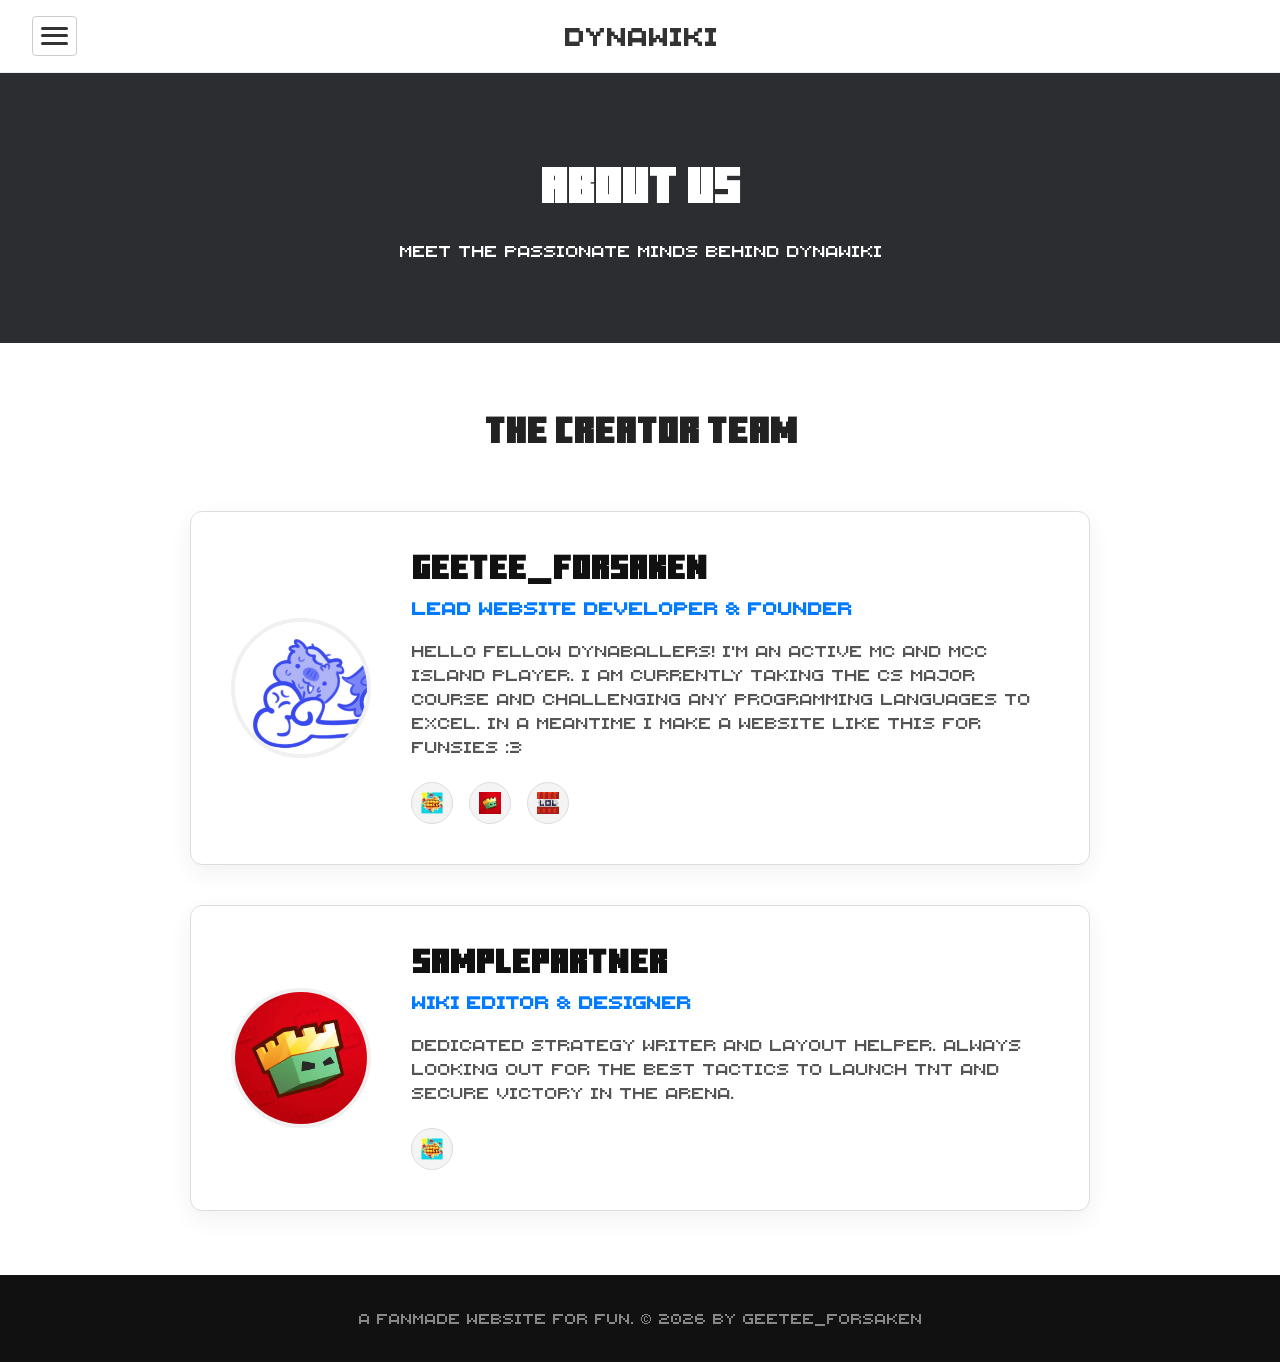
==== about-us.html @ c5e7738d "fixed web structure" ====
<!DOCTYPE html>
<html lang="en">
<head>
    <meta charset="UTF-8">
    <meta name="viewport" content="width=device-width, initial-scale=1.0">
    <title>About Us - Dynawiki</title>
    
    <!-- Link to the shared stylesheet -->
    <link rel="stylesheet" href="style.css">
    
    <style>
        /* --- Page Hero Header --- */
        .hero {
            height: 30vh;
            min-height: 200px;
            background-color: #2b2d31;
            display: flex;
            flex-direction: column;
            justify-content: center;
            align-items: center;
            text-align: center;
            padding: 2rem;
            color: #fff;
        }

        .hero h1 {
            font-size: 3rem;
            margin-bottom: 0.5rem;
        }

        /* --- Content Section --- */
        .content-section {
            padding: 4rem 10%;
        }

        .section-title {
            text-align: center;
            font-size: 2.2rem;
            margin-bottom: 3rem;
            color: #222;
        }

        /* --- Creators Grid Layout --- */
        .creators-grid {
            display: flex;
            flex-direction: column;
            gap: 2.5rem;
            max-width: 900px;
            margin: 0 auto;
        }

        /* --- Unique Creator Box Component --- */
        .creator-box {
            background-color: #ffffff;
            border: 1px solid #ddd;
            border-radius: 12px;
            padding: 2.5rem;
            display: flex;
            align-items: center;
            gap: 2.5rem;
            box-shadow: 0 8px 24px rgba(0, 0, 0, 0.06);
            transition: transform 0.2s ease, box-shadow 0.2s ease;
        }

        .creator-box:hover {
            transform: translateY(-3px);
            box-shadow: 0 12px 28px rgba(0, 0, 0, 0.1);
        }

        /* --- Circle Shaped Profile Picture --- */
        .creator-pfp {
            width: 140px;
            height: 140px;
            border-radius: 50%;
            object-fit: cover;
            background-color: #eee;
            border: 4px solid #f0f0f0;
            flex-shrink: 0;
        }

        /* --- Details & Mini Section Container --- */
        .creator-info {
            flex: 1;
            display: flex;
            flex-direction: column;
        }

        .creator-name {
            font-size: 2rem;
            color: #111;
            margin-bottom: 0.2rem;
            line-height: 1.2;
        }

        .creator-role {
            font-size: 1.1rem;
            color: #007bff;
            margin-bottom: 1rem;
            font-weight: bold;
        }

        .creator-biodata {
            font-size: 1rem;
            color: #555;
            line-height: 1.5;
            margin-bottom: 1.5rem;
        }

        /* --- Mini Section: Social Media List --- */
        .social-links-list {
            display: flex;
            list-style: none;
            gap: 1rem;
            padding: 0;
            margin: 0;
            flex-wrap: wrap;
        }

        .social-item {
            display: inline-flex;
        }

        .social-icon-link {
            display: flex;
            align-items: center;
            justify-content: center;
            width: 42px;
            height: 42px;
            border-radius: 50%;
            background-color: #f4f4f4;
            border: 1px solid #ddd;
            transition: background-color 0.2s ease, transform 0.2s ease, border-color 0.2s ease;
        }

        .social-icon-link:hover {
            background-color: #e2e2e2;
            transform: translateY(-2px);
            border-color: #bbb;
        }

        .social-icon {
            width: 22px;
            height: 22px;
            object-fit: contain;
        }

        /* --- Responsive Design --- */
        @media (max-width: 768px) {
            .content-section {
                padding: 3rem 5%;
            }
            .creator-box {
                flex-direction: column;
                text-align: center;
                padding: 2rem 1.5rem;
                gap: 1.5rem;
            }
            .creator-info {
                align-items: center;
            }
            .social-links-list {
                justify-content: center;
            }
        }
    </style>
</head>
<body>

    <!-- Overlay for blur effect -->
    <div class="page-overlay" id="page-overlay"></div>

    <!-- Navigation Bar -->
    <nav class="navbar minecraft-five">
        <button class="hamburger-btn" id="menu-toggle" aria-label="Toggle navigation">
            <span></span>
            <span></span>
            <span></span>
        </button>
        <h2>Dynawiki</h2>
        <div class="spacer"></div>
    </nav>

    <!-- Dropdown Menu -->
    <div class="dropdown-menu minecraft-five" id="dropdown-menu">
        <a href="index.html">Home</a>
        <a href="community.html">Community</a>
        <a href="statistics.html">Statistics</a>
        <a href="about-us.html">About Us</a>
        <a href="https://mccisland.net" target="_blank">MCC Island</a>
    </div>

    <!-- Header Section -->
    <header class="hero minecraft-ten">
        <h1>About Us</h1>
        <p class="minecraft-five">Meet the passionate minds behind Dynawiki</p>
    </header>

    <!-- Content Section: Creators Grid -->
    <section class="content-section bg-white minecraft-ten">
        <h2 class="section-title">The Creator Team</h2>
        
        <div class="creators-grid">

            <!-- ========================================================== -->
            <!--   COPY & PASTE THE BLOCK BELOW TO ADD MORE CREATORS         -->
            <!-- ========================================================== -->
            
            <!-- CREATOR BOX START -->
            <div class="creator-box">
                <!-- Left: Circle Shaped PFP -->
                <img src="resources/image/pfp/geetee-forsaken.png" alt="GeeTee_forSaken PFP" class="creator-pfp">
                
                <!-- Right: Information & Socials -->
                <div class="creator-info">
                    <h1 class="creator-name minecraft-ten">GeeTee_forSaken</h1>
                    <h4 class="creator-role minecraft-five">Lead Website Developer & Founder</h4>
                    <p class="creator-biodata minecraft-five">Hello fellow Dynaballers! I'm an active MC and MCC Island player. I am currently taking the CS Major course and challenging any programming languages to excel. In a meantime i make a website like this for funsies :3</p>
                    
                    <!-- Mini Section: Social Media List with Circled Icons -->
                    <ul class="social-links-list">
                        <li class="social-item">
                            <a href="https://discord.gg/Gg2QyQRu3Q" target="_blank" class="social-icon-link" aria-label="Discord">
                                <img src="resources/image/discord-icon1.png" alt="Discord" class="social-icon">
                            </a>
                        </li>
                        <li class="social-item">
                            <a href="https://twitter.com" target="_blank" class="social-icon-link" aria-label="Twitter">
                                <img src="resources/image/discord-icon2.png" alt="Twitter" class="social-icon">
                            </a>
                        </li>
                        <li class="social-item">
                            <a href="https://github.com" target="_blank" class="social-icon-link" aria-label="GitHub">
                                <img src="resources/image/tnt.png" alt="GitHub" class="social-icon">
                            </a>
                        </li>
                    </ul>
                </div>
            </div>
            <!-- CREATOR BOX END -->

            <!-- CREATOR BOX START (Duplicate example to show flexibility) -->
            <div class="creator-box">
                <!-- Left: Circle Shaped PFP -->
                <img src="resources/image/discord-icon2.png" alt="CoCreator PFP" class="creator-pfp">
                
                <!-- Right: Information & Socials -->
                <div class="creator-info">
                    <h1 class="creator-name minecraft-ten">SamplePartner</h1>
                    <h4 class="creator-role minecraft-five">Wiki Editor & Designer</h4>
                    <p class="creator-biodata minecraft-five">Dedicated strategy writer and layout helper. Always looking out for the best tactics to launch TNT and secure victory in the arena.</p>
                    
                    <!-- Mini Section: Social Media List with Circled Icons -->
                    <ul class="social-links-list">
                        <li class="social-item">
                            <a href="https://discord.gg" target="_blank" class="social-icon-link" aria-label="Discord">
                                <img src="resources/image/discord-icon1.png" alt="Discord" class="social-icon">
                            </a>
                        </li>
                    </ul>
                </div>
            </div>
            <!-- CREATOR BOX END -->

            <!-- ADD NEW CREATOR BOXES HERE -->

        </div>
    </section>

    <!-- Footer -->
    <footer class="footer minecraft-five">
        <p>A fanmade website for fun. &copy; 2026 by GeeTee_forSaken</p>
    </footer>

    <!-- Dropdown Script -->
    <script>
        const menuToggle = document.getElementById('menu-toggle');
        const dropdownMenu = document.getElementById('dropdown-menu');
        const pageOverlay = document.getElementById('page-overlay');

        function toggleMenu() {
            dropdownMenu.classList.toggle('active');
            pageOverlay.classList.toggle('active');
        }

        menuToggle.addEventListener('click', toggleMenu);
        pageOverlay.addEventListener('click', toggleMenu);
    </script>
</body>
</html>
---- style.css ----
/* --- Fonts --- */
@font-face {
    font-family: 'minecraft-ten';
    src: url('resources/font/minecraft-ten/MinecraftTen.woff') format('woff'),
         url('resources/font/minecraft-ten/MinecraftTen.woff2') format('woff2');
    font-weight: normal;
    font-style: normal;
    font-display: swap;
}

@font-face {
    font-family: 'minecraft-five';
    src: url('resources/font/minecraft-five/MinecraftFive.woff') format('woff'),
         url('resources/font/minecraft-five/MinecraftFive.woff2') format('woff2');
    font-weight: normal;
    font-style: normal;
    font-display: swap;
}

/* --- CSS Reset & Base Styles --- */
* {
    margin: 0;
    padding: 0;
    box-sizing: border-box;
}

body {
    line-height: 1.6;
    color: #333;
    font-family: system-ui, -apple-system, sans-serif;
}

.minecraft-ten { font-family: 'minecraft-ten', system-ui, sans-serif; }
.minecraft-five { font-family: 'minecraft-five', system-ui, sans-serif; }

/* --- Navigation Bar --- */
.navbar {
    display: flex;
    justify-content: space-between;
    align-items: center;
    padding: 1rem 2rem;
    background-color: #fff;
    border-bottom: 1px solid #eee;
    position: sticky;
    top: 0;
    z-index: 100;
}

.hamburger-btn {
    display: flex;
    flex-direction: column;
    justify-content: space-around;
    width: 45px;
    height: 40px;
    background: transparent;
    border: 1px solid #ccc;
    border-radius: 4px;
    cursor: pointer;
    padding: 8px;
    z-index: 102;
}

.hamburger-btn span {
    width: 100%;
    height: 3px;
    background-color: #333;
    border-radius: 2px;
    transition: all 0.3s linear;
}

.hamburger-btn:hover {
    background-color: #f4f4f4;
}

.navbar h2 {
    font-size: 1.5rem;
    font-weight: bold;
}

.spacer {
    width: 45px;
}

/* --- Dropdown Menu --- */
.dropdown-menu {
    position: fixed;
    top: 70px;
    left: 2rem;
    background-color: #fff;
    border-radius: 8px;
    box-shadow: 0 4px 12px rgba(0,0,0,0.15);
    width: 220px;
    display: flex;
    flex-direction: column;
    z-index: 101;
    opacity: 0;
    transform: translateY(-10px);
    visibility: hidden;
    transition: all 0.3s ease;
}

.dropdown-menu.active {
    opacity: 1;
    transform: translateY(0);
    visibility: visible;
}

.dropdown-menu a {
    padding: 1rem;
    text-decoration: none;
    color: #333;
    border-bottom: 1px solid #eee;
    font-size: 1rem;
}

.dropdown-menu a:last-child {
    border-bottom: none;
}

.dropdown-menu a:hover {
    background-color: #f4f4f4;
}

/* --- Blur Overlay --- */
.page-overlay {
    position: fixed;
    top: 0;
    left: 0;
    width: 100%;
    height: 100%;
    background-color: rgba(0, 0, 0, 0.6);
    backdrop-filter: blur(6px);
    z-index: 90;
    opacity: 0;
    visibility: hidden;
    transition: opacity 0.3s ease, visibility 0.3s ease;
}

.page-overlay.active {
    opacity: 1;
    visibility: visible;
}

/* --- Utility Backgrounds --- */
.bg-white { background-color: #ffffff; }
.bg-gray { background-color: #f4f4f4; }

/* --- Footer --- */
.footer {
    background-color: #111;
    color: #888;
    text-align: center;
    padding: 2rem 1rem;
    font-size: 0.9rem;
}
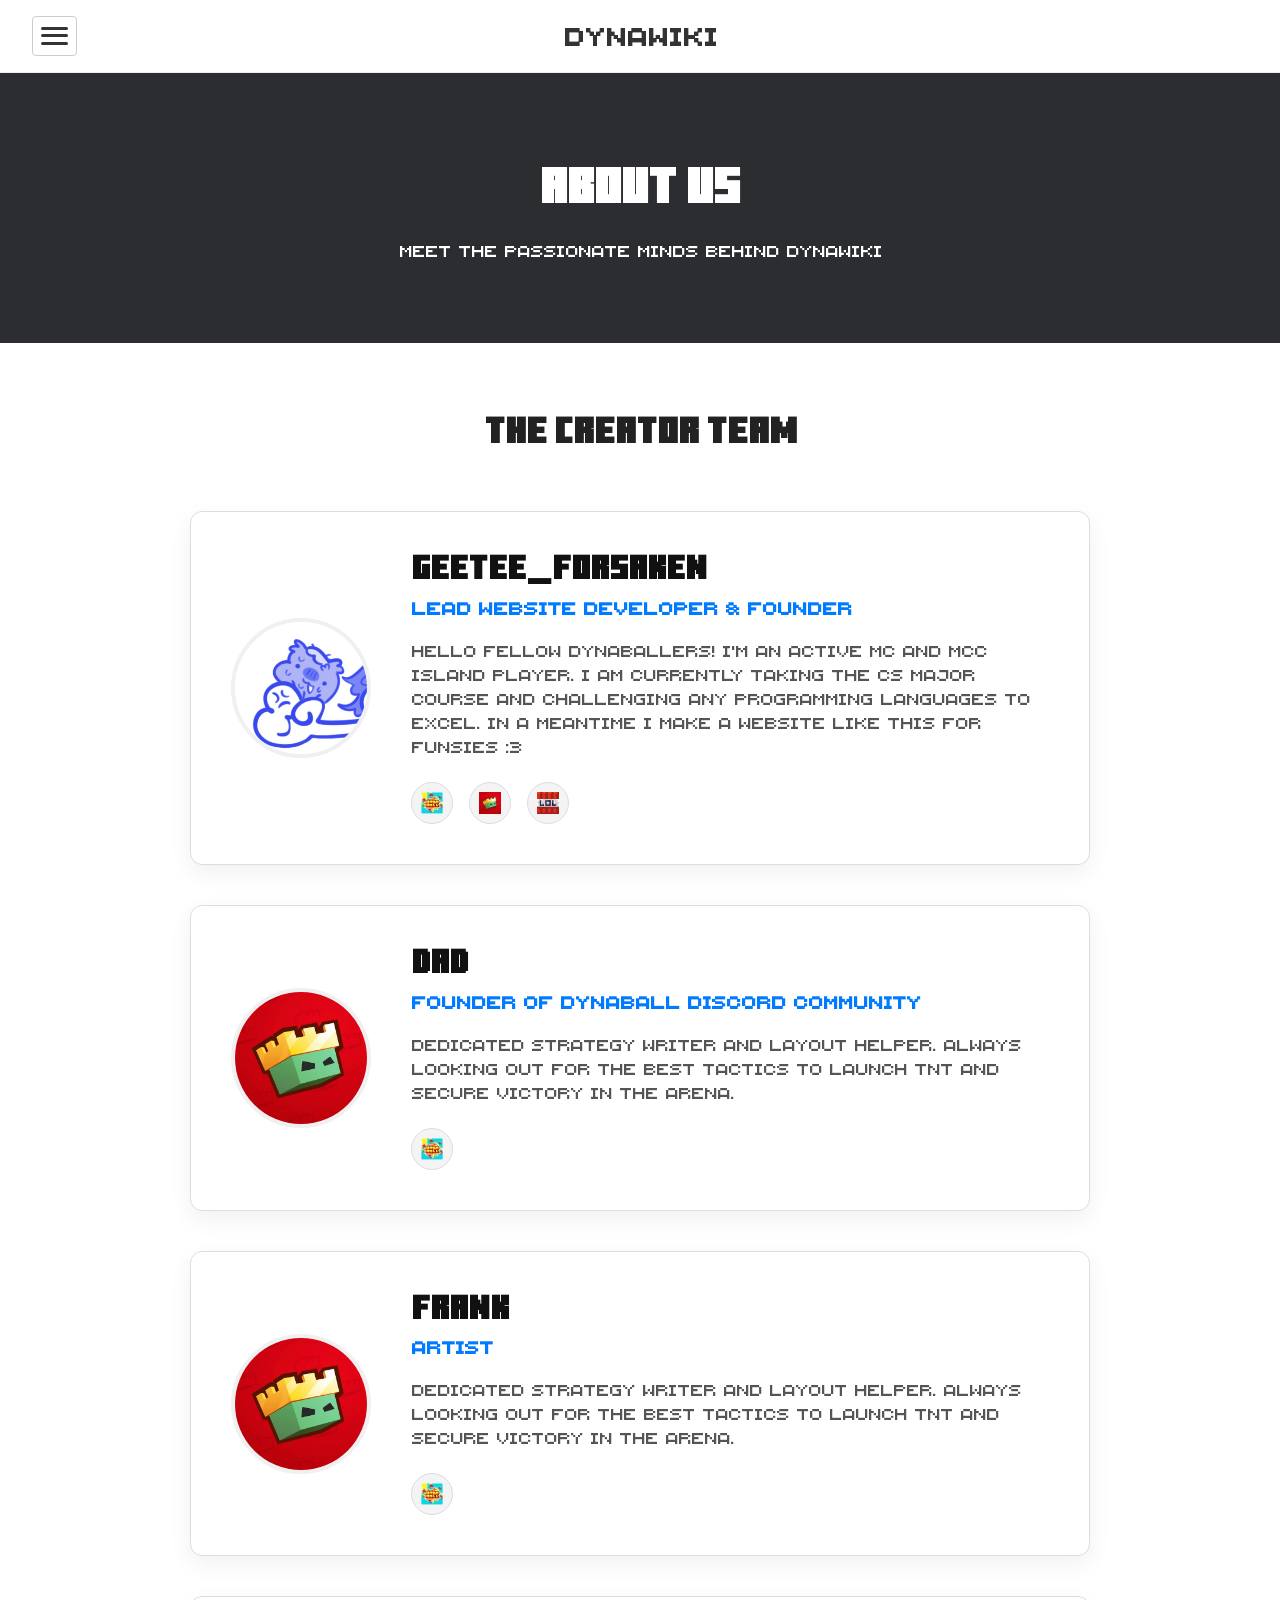
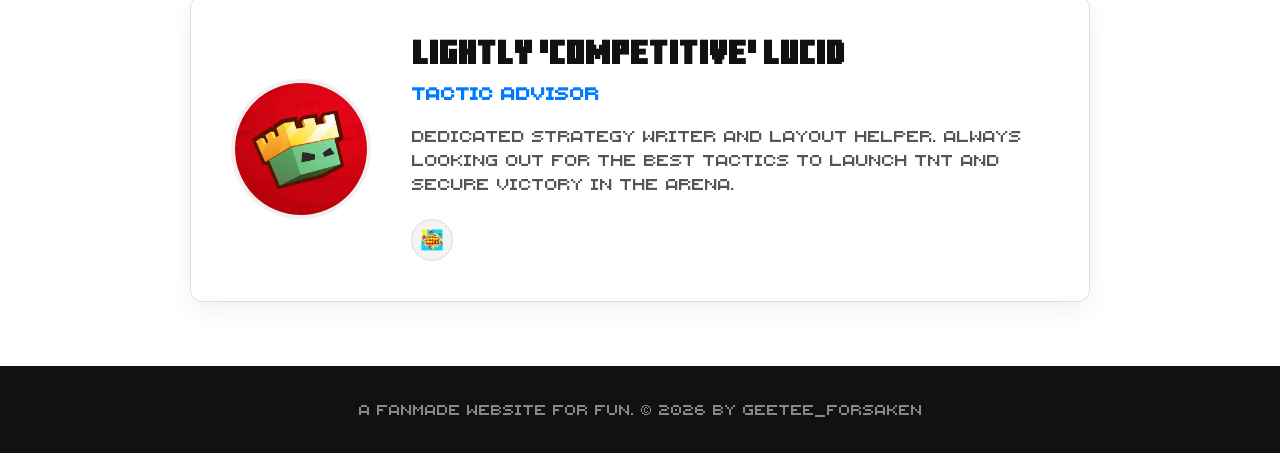
==== commit 2afe2834: "restructured tips tricks, and added map section" ====
--- a/about-us.html
+++ b/about-us.html
@@ -245,8 +245,8 @@
                 
                 <!-- Right: Information & Socials -->
                 <div class="creator-info">
-                    <h1 class="creator-name minecraft-ten">SamplePartner</h1>
-                    <h4 class="creator-role minecraft-five">Wiki Editor & Designer</h4>
+                    <h1 class="creator-name minecraft-ten">Dad</h1>
+                    <h4 class="creator-role minecraft-five">Founder of Dynaball Discord Community</h4>
                     <p class="creator-biodata minecraft-five">Dedicated strategy writer and layout helper. Always looking out for the best tactics to launch TNT and secure victory in the arena.</p>
                     
                     <!-- Mini Section: Social Media List with Circled Icons -->
@@ -261,7 +261,51 @@
             </div>
             <!-- CREATOR BOX END -->
 
-            <!-- ADD NEW CREATOR BOXES HERE -->
+            <!-- CREATOR BOX START (Duplicate example to show flexibility) -->
+            <div class="creator-box">
+                <!-- Left: Circle Shaped PFP -->
+                <img src="resources/image/discord-icon2.png" alt="CoCreator PFP" class="creator-pfp">
+                
+                <!-- Right: Information & Socials -->
+                <div class="creator-info">
+                    <h1 class="creator-name minecraft-ten">Frank</h1>
+                    <h4 class="creator-role minecraft-five">Artist</h4>
+                    <p class="creator-biodata minecraft-five">Dedicated strategy writer and layout helper. Always looking out for the best tactics to launch TNT and secure victory in the arena.</p>
+                    
+                    <!-- Mini Section: Social Media List with Circled Icons -->
+                    <ul class="social-links-list">
+                        <li class="social-item">
+                            <a href="https://discord.gg" target="_blank" class="social-icon-link" aria-label="Discord">
+                                <img src="resources/image/discord-icon1.png" alt="Discord" class="social-icon">
+                            </a>
+                        </li>
+                    </ul>
+                </div>
+            </div>
+            <!-- CREATOR BOX END -->
+            
+            <!-- CREATOR BOX START (Duplicate example to show flexibility) -->
+            <div class="creator-box">
+                <!-- Left: Circle Shaped PFP -->
+                <img src="resources/image/discord-icon2.png" alt="CoCreator PFP" class="creator-pfp">
+                
+                <!-- Right: Information & Socials -->
+                <div class="creator-info">
+                    <h1 class="creator-name minecraft-ten">Lightly 'Competitive' Lucid</h1>
+                    <h4 class="creator-role minecraft-five">Tactic Advisor</h4>
+                    <p class="creator-biodata minecraft-five">Dedicated strategy writer and layout helper. Always looking out for the best tactics to launch TNT and secure victory in the arena.</p>
+                    
+                    <!-- Mini Section: Social Media List with Circled Icons -->
+                    <ul class="social-links-list">
+                        <li class="social-item">
+                            <a href="https://discord.gg" target="_blank" class="social-icon-link" aria-label="Discord">
+                                <img src="resources/image/discord-icon1.png" alt="Discord" class="social-icon">
+                            </a>
+                        </li>
+                    </ul>
+                </div>
+            </div>
+            <!-- CREATOR BOX END -->
 
         </div>
     </section>
